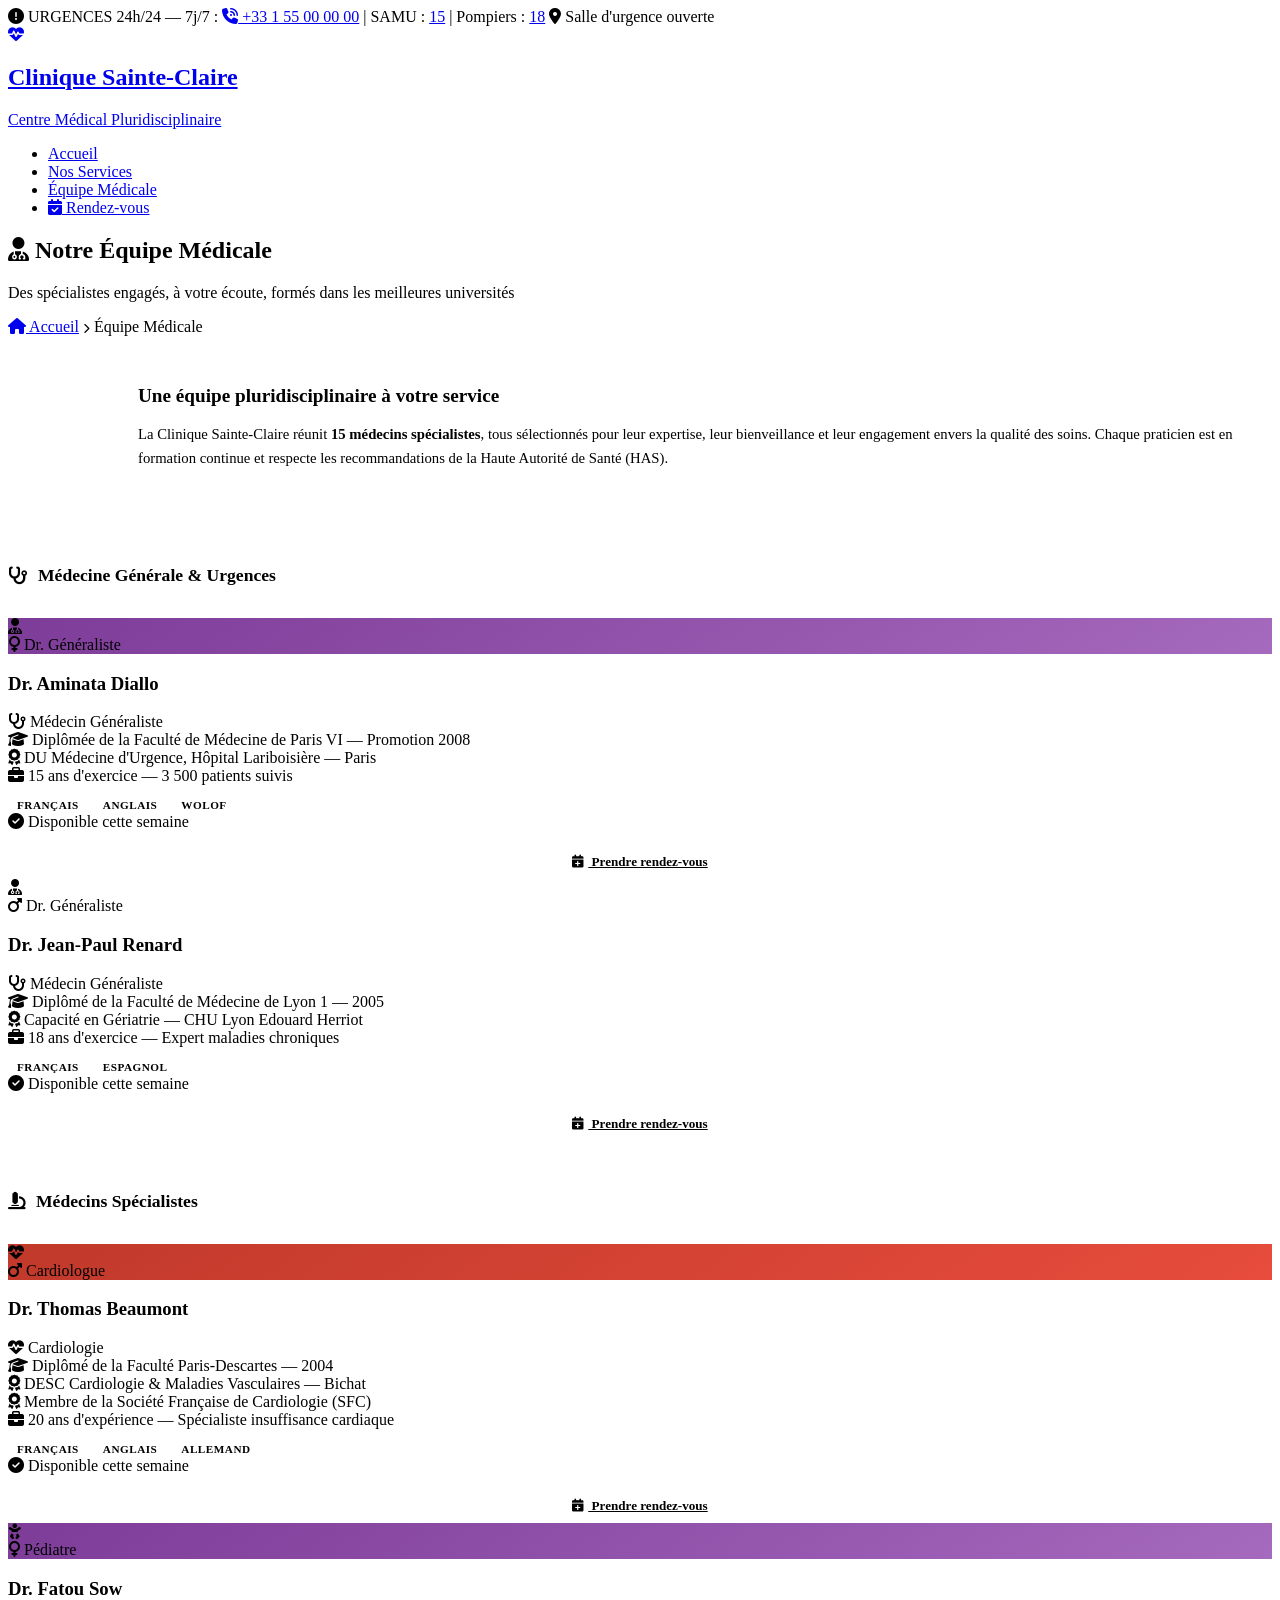
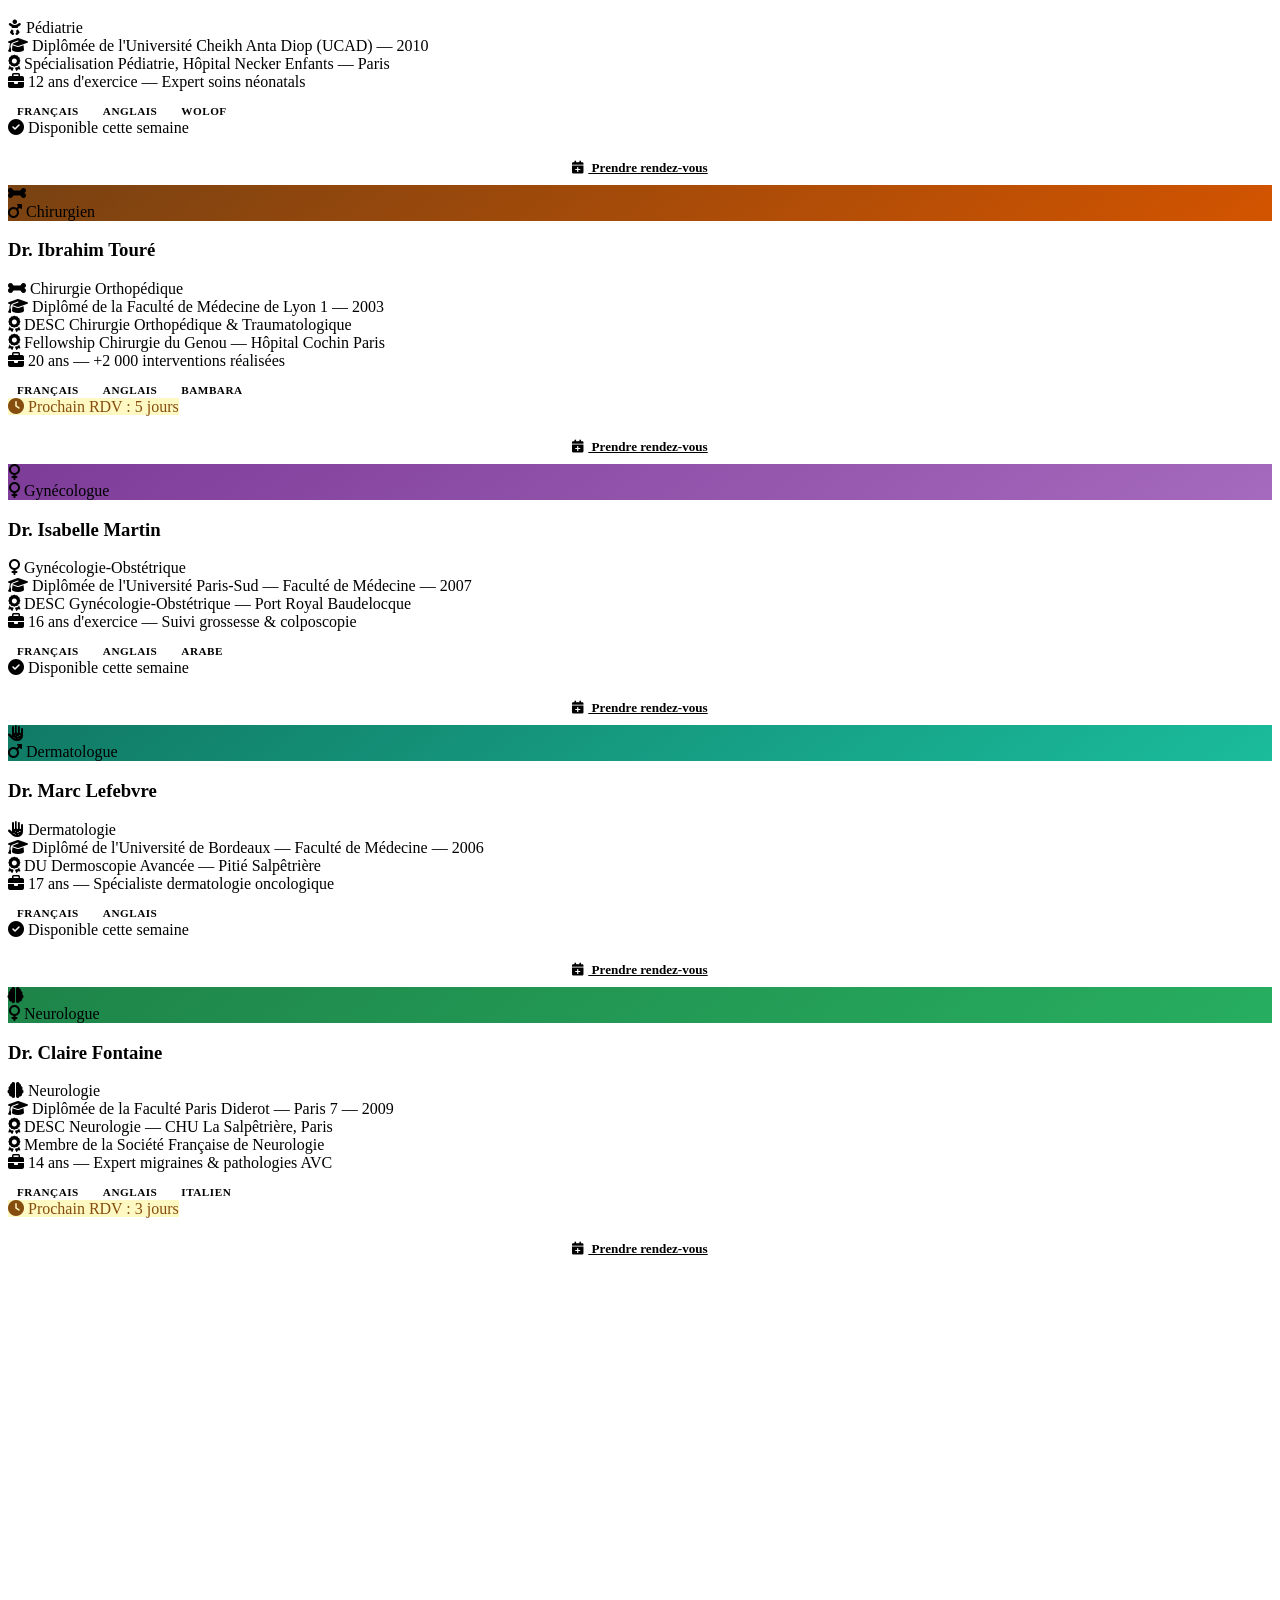
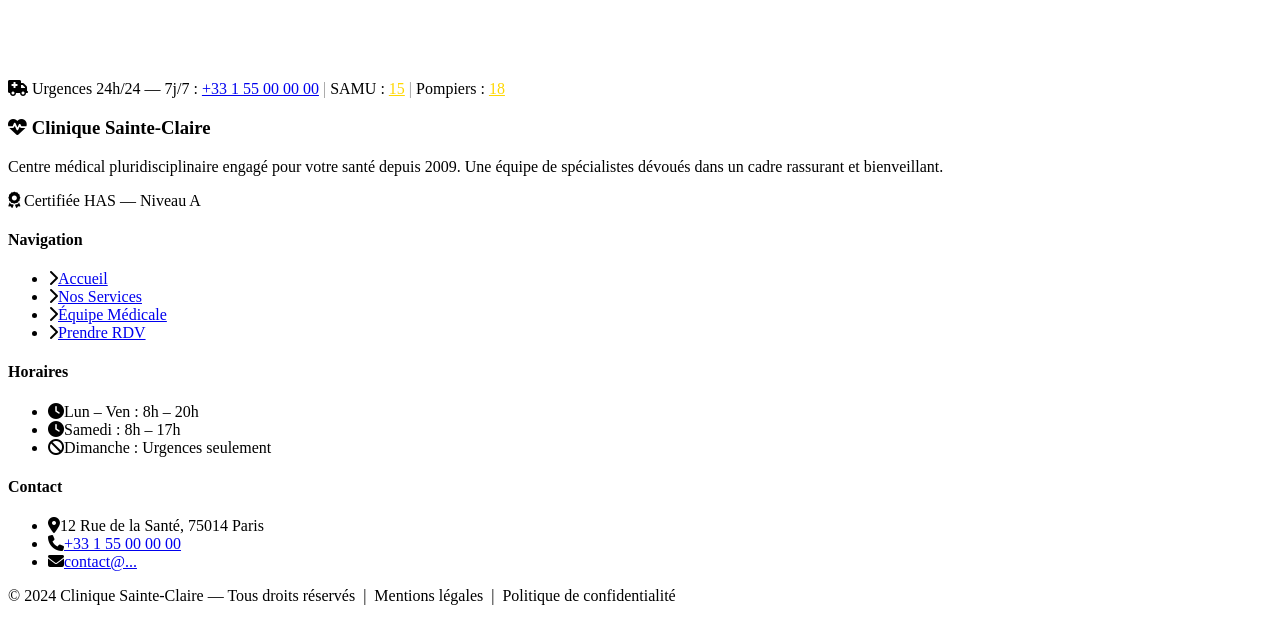
==== equipe.html @ bf9c0fe8 "Create equipe.html" ====
<!DOCTYPE html>
<html lang="fr">
<head>
  <meta charset="UTF-8">
  <meta name="viewport" content="width=device-width, initial-scale=1.0">
  <meta name="description" content="Clinique Sainte-Claire — Découvrez notre équipe de médecins spécialistes qualifiés et expérimentés.">
  <title>Équipe Médicale — Clinique Sainte-Claire</title>
  <link rel="stylesheet" href="stylee.css">
  <link rel="stylesheet" href="https://cdnjs.cloudflare.com/ajax/libs/font-awesome/6.5.0/css/all.min.css">
  <link rel="preconnect" href="https://fonts.googleapis.com">
  <link href="https://fonts.googleapis.com/css2?family=Raleway:wght@300;400;600;700;800;900&family=Lato:ital,wght@0,300;0,400;0,700;1,400&display=swap" rel="stylesheet">

  <style>
    /* Styles spécifiques à equipe.html */
    .equipe-intro {
      background: white;
      border: 1.5px solid var(--border);
      border-radius: var(--radius);
      padding: 30px 35px;
      display: flex;
      align-items: center;
      gap: 25px;
      margin-bottom: 50px;
      box-shadow: var(--shadow-sm);
    }

    .equipe-intro-icon {
      width: 70px;
      height: 70px;
      border-radius: 50%;
      background: linear-gradient(135deg, var(--primary), var(--secondary));
      display: flex;
      align-items: center;
      justify-content: center;
      color: white;
      font-size: 1.8rem;
      flex-shrink: 0;
    }

    .equipe-intro-text h3 {
      font-family: var(--font-head);
      font-size: 1.2rem;
      font-weight: 800;
      color: var(--primary);
      margin-bottom: 7px;
    }

    .equipe-intro-text p {
      color: var(--text-muted);
      font-size: 0.92rem;
      line-height: 1.65;
    }

    /* Section par service */
    .equipe-section-title {
      font-family: var(--font-head);
      font-size: 1.1rem;
      font-weight: 800;
      color: var(--primary);
      margin-bottom: 22px;
      padding-bottom: 10px;
      border-bottom: 2px solid var(--border);
      display: flex;
      align-items: center;
      gap: 10px;
    }

    .equipe-section-title i { color: var(--secondary); }

    /* Médecin card — couleurs d'avatar par genre/service */
    .medecin-card.card-femme .medecin-photo {
      background: linear-gradient(145deg, #7D3C98, #A569BD);
    }

    .medecin-card.card-homme .medecin-photo {
      background: linear-gradient(145deg, var(--primary), var(--secondary));
    }

    .medecin-card.card-spe-cardio .medecin-photo {
      background: linear-gradient(145deg, #C0392B, #E74C3C);
    }

    .medecin-card.card-spe-neuro .medecin-photo {
      background: linear-gradient(145deg, #1E8449, #27AE60);
    }

    .medecin-card.card-spe-ortho .medecin-photo {
      background: linear-gradient(145deg, #784212, #D35400);
    }

    .medecin-card.card-spe-dermato .medecin-photo {
      background: linear-gradient(145deg, #117A65, #1ABC9C);
    }

    /* Langues parlées */
    .medecin-langues {
      display: flex;
      gap: 6px;
      margin-top: 12px;
      flex-wrap: wrap;
    }

    .langue-pill {
      background: var(--accent-light);
      color: var(--primary-light);
      font-size: 0.7rem;
      font-weight: 700;
      padding: 2px 9px;
      border-radius: 50px;
      text-transform: uppercase;
      letter-spacing: 0.5px;
    }

    /* RDV bouton dans la fiche */
    .medecin-rdv-btn {
      display: block;
      text-align: center;
      background: var(--accent-light);
      color: var(--primary);
      font-weight: 700;
      font-size: 0.82rem;
      padding: 9px;
      border-radius: var(--radius-xs);
      margin-top: 14px;
      transition: var(--transition);
    }

    .medecin-rdv-btn:hover {
      background: var(--primary);
      color: white;
    }

    .medecin-rdv-btn i { margin-right: 5px; }

    /* Encart rejoindre */
    .rejoindre-box {
      background: linear-gradient(135deg, var(--primary), var(--secondary));
      color: white;
      border-radius: var(--radius);
      padding: 40px;
      text-align: center;
      margin-top: 60px;
    }

    .rejoindre-box i { font-size: 2.5rem; margin-bottom: 16px; display: block; }
    .rejoindre-box h3 {
      font-family: var(--font-head);
      font-size: 1.4rem;
      font-weight: 800;
      margin-bottom: 12px;
    }
    .rejoindre-box p {
      opacity: 0.88;
      font-size: 0.93rem;
      max-width: 500px;
      margin: 0 auto 22px;
      line-height: 1.6;
    }
    .rejoindre-box a {
      display: inline-flex;
      align-items: center;
      gap: 8px;
      background: white;
      color: var(--primary);
      padding: 12px 28px;
      border-radius: 50px;
      font-weight: 800;
      font-size: 0.92rem;
      transition: var(--transition);
    }
    .rejoindre-box a:hover {
      transform: scale(1.03);
      box-shadow: 0 6px 20px rgba(0,0,0,0.2);
    }

    @media (max-width: 600px) {
      .equipe-intro { flex-direction: column; text-align: center; }
      .rejoindre-box { padding: 28px 20px; }
    }
  </style>
</head>
<body>

  <div class="urgences-bar">
    <i class="fa-solid fa-circle-exclamation urg-icon"></i>
    <span>URGENCES 24h/24 — 7j/7 :</span>
    <a href="tel:+33155000000"><i class="fa-solid fa-phone-volume"></i> +33 1 55 00 00 00</a>
    <span class="urg-sep">|</span>
    <span>SAMU : <a href="tel:15">15</a></span>
    <span class="urg-sep">|</span>
    <span>Pompiers : <a href="tel:18">18</a></span>
    <span class="urg-badge"><i class="fa-solid fa-location-dot"></i> Salle d'urgence ouverte</span>
  </div>

  <header>
    <nav class="navbar">
      <a href="index.html" class="logo">
        <div class="logo-mark">
          <i class="fa-solid fa-heart-pulse"></i>
        </div>
        <div class="logo-text-wrap">
          <h1>Clinique Sainte-Claire</h1>
          <span>Centre Médical Pluridisciplinaire</span>
        </div>
      </a>
      <ul class="nav-links">
        <li><a href="index.html">Accueil</a></li>
        <li><a href="services.html">Nos Services</a></li>
        <li><a href="equipe.html" class="active">Équipe Médicale</a></li>
        <li><a href="rendez-vous.html" class="nav-rdv-btn">
          <i class="fa-solid fa-calendar-check"></i> Rendez-vous
        </a></li>
      </ul>
    </nav>
  </header>

  <div class="page-header">
    <h2><i class="fa-solid fa-user-doctor"></i> Notre Équipe Médicale</h2>
    <p>Des spécialistes engagés, à votre écoute, formés dans les meilleures universités</p>
  </div>

  <div class="breadcrumb">
    <div class="breadcrumb-inner">
      <a href="index.html"><i class="fa-solid fa-house"></i> Accueil</a>
      <span class="sep"><i class="fa-solid fa-chevron-right" style="font-size:0.65rem"></i></span>
      <span>Équipe Médicale</span>
    </div>
  </div>

  <section>
    <div class="container">

      <div class="equipe-intro">
        <div class="equipe-intro-icon">
          <i class="fa-solid fa-user-group"></i>
        </div>
        <div class="equipe-intro-text">
          <h3>Une équipe pluridisciplinaire à votre service</h3>
          <p>La Clinique Sainte-Claire réunit <strong>15 médecins spécialistes</strong>, tous sélectionnés pour leur expertise, leur bienveillance et leur engagement envers la qualité des soins. Chaque praticien est en formation continue et respecte les recommandations de la Haute Autorité de Santé (HAS).</p>
        </div>
      </div>

      <h3 class="equipe-section-title">
        <i class="fa-solid fa-stethoscope"></i> Médecine Générale & Urgences
      </h3>

      <div class="medecins-flex">

        <div class="medecin-card card-femme">
          <div class="medecin-photo">
            <div class="medecin-avatar-fallback">
              <i class="fa-solid fa-user-doctor"></i>
            </div>
            <span class="medecin-gender-badge"><i class="fa-solid fa-venus"></i> Dr. Généraliste</span>
          </div>
          <div class="medecin-body">
            <h3>Dr. Aminata Diallo</h3>
            <div class="medecin-specialite">
              <i class="fa-solid fa-stethoscope"></i> Médecin Généraliste
            </div>
            <div class="medecin-details">
              <div class="medecin-detail-line">
                <i class="fa-solid fa-graduation-cap"></i>
                <span>Diplômée de la Faculté de Médecine de Paris VI — Promotion 2008</span>
              </div>
              <div class="medecin-detail-line">
                <i class="fa-solid fa-award"></i>
                <span>DU Médecine d'Urgence, Hôpital Lariboisière — Paris</span>
              </div>
              <div class="medecin-detail-line">
                <i class="fa-solid fa-briefcase"></i>
                <span>15 ans d'exercice — 3 500 patients suivis</span>
              </div>
            </div>
            <div class="medecin-langues">
              <span class="langue-pill">Français</span>
              <span class="langue-pill">Anglais</span>
              <span class="langue-pill">Wolof</span>
            </div>
            <div class="medecin-dispo">
              <span class="dispo-pill"><i class="fa-solid fa-circle-check"></i> Disponible cette semaine</span>
            </div>
            <a href="rendez-vous.html" class="medecin-rdv-btn">
              <i class="fa-solid fa-calendar-plus"></i> Prendre rendez-vous
            </a>
          </div>
        </div>

        <div class="medecin-card card-homme">
          <div class="medecin-photo">
            <div class="medecin-avatar-fallback">
              <i class="fa-solid fa-user-doctor"></i>
            </div>
            <span class="medecin-gender-badge"><i class="fa-solid fa-mars"></i> Dr. Généraliste</span>
          </div>
          <div class="medecin-body">
            <h3>Dr. Jean-Paul Renard</h3>
            <div class="medecin-specialite">
              <i class="fa-solid fa-stethoscope"></i> Médecin Généraliste
            </div>
            <div class="medecin-details">
              <div class="medecin-detail-line">
                <i class="fa-solid fa-graduation-cap"></i>
                <span>Diplômé de la Faculté de Médecine de Lyon 1 — 2005</span>
              </div>
              <div class="medecin-detail-line">
                <i class="fa-solid fa-award"></i>
                <span>Capacité en Gériatrie — CHU Lyon Edouard Herriot</span>
              </div>
              <div class="medecin-detail-line">
                <i class="fa-solid fa-briefcase"></i>
                <span>18 ans d'exercice — Expert maladies chroniques</span>
              </div>
            </div>
            <div class="medecin-langues">
              <span class="langue-pill">Français</span>
              <span class="langue-pill">Espagnol</span>
            </div>
            <div class="medecin-dispo">
              <span class="dispo-pill"><i class="fa-solid fa-circle-check"></i> Disponible cette semaine</span>
            </div>
            <a href="rendez-vous.html" class="medecin-rdv-btn">
              <i class="fa-solid fa-calendar-plus"></i> Prendre rendez-vous
            </a>
          </div>
        </div>

      </div>

      <h3 class="equipe-section-title" style="margin-top:50px;">
        <i class="fa-solid fa-microscope"></i> Médecins Spécialistes
      </h3>

      <div class="medecins-flex">

        <div class="medecin-card card-spe-cardio">
          <div class="medecin-photo">
            <div class="medecin-avatar-fallback">
              <i class="fa-solid fa-heart-pulse"></i>
            </div>
            <span class="medecin-gender-badge"><i class="fa-solid fa-mars"></i> Cardiologue</span>
          </div>
          <div class="medecin-body">
            <h3>Dr. Thomas Beaumont</h3>
            <div class="medecin-specialite">
              <i class="fa-solid fa-heart-pulse"></i> Cardiologie
            </div>
            <div class="medecin-details">
              <div class="medecin-detail-line">
                <i class="fa-solid fa-graduation-cap"></i>
                <span>Diplômé de la Faculté Paris-Descartes — 2004</span>
              </div>
              <div class="medecin-detail-line">
                <i class="fa-solid fa-award"></i>
                <span>DESC Cardiologie & Maladies Vasculaires — Bichat</span>
              </div>
              <div class="medecin-detail-line">
                <i class="fa-solid fa-award"></i>
                <span>Membre de la Société Française de Cardiologie (SFC)</span>
              </div>
              <div class="medecin-detail-line">
                <i class="fa-solid fa-briefcase"></i>
                <span>20 ans d'expérience — Spécialiste insuffisance cardiaque</span>
              </div>
            </div>
            <div class="medecin-langues">
              <span class="langue-pill">Français</span>
              <span class="langue-pill">Anglais</span>
              <span class="langue-pill">Allemand</span>
            </div>
            <div class="medecin-dispo">
              <span class="dispo-pill"><i class="fa-solid fa-circle-check"></i> Disponible cette semaine</span>
            </div>
            <a href="rendez-vous.html" class="medecin-rdv-btn">
              <i class="fa-solid fa-calendar-plus"></i> Prendre rendez-vous
            </a>
          </div>
        </div>

        <div class="medecin-card card-femme">
          <div class="medecin-photo">
            <div class="medecin-avatar-fallback">
              <i class="fa-solid fa-baby"></i>
            </div>
            <span class="medecin-gender-badge"><i class="fa-solid fa-venus"></i> Pédiatre</span>
          </div>
          <div class="medecin-body">
            <h3>Dr. Fatou Sow</h3>
            <div class="medecin-specialite">
              <i class="fa-solid fa-baby"></i> Pédiatrie
            </div>
            <div class="medecin-details">
              <div class="medecin-detail-line">
                <i class="fa-solid fa-graduation-cap"></i>
                <span>Diplômée de l'Université Cheikh Anta Diop (UCAD) — 2010</span>
              </div>
              <div class="medecin-detail-line">
                <i class="fa-solid fa-award"></i>
                <span>Spécialisation Pédiatrie, Hôpital Necker Enfants — Paris</span>
              </div>
              <div class="medecin-detail-line">
                <i class="fa-solid fa-briefcase"></i>
                <span>12 ans d'exercice — Expert soins néonatals</span>
              </div>
            </div>
            <div class="medecin-langues">
              <span class="langue-pill">Français</span>
              <span class="langue-pill">Anglais</span>
              <span class="langue-pill">Wolof</span>
            </div>
            <div class="medecin-dispo">
              <span class="dispo-pill"><i class="fa-solid fa-circle-check"></i> Disponible cette semaine</span>
            </div>
            <a href="rendez-vous.html" class="medecin-rdv-btn">
              <i class="fa-solid fa-calendar-plus"></i> Prendre rendez-vous
            </a>
          </div>
        </div>

        <div class="medecin-card card-spe-ortho">
          <div class="medecin-photo">
            <div class="medecin-avatar-fallback">
              <i class="fa-solid fa-bone"></i>
            </div>
            <span class="medecin-gender-badge"><i class="fa-solid fa-mars"></i> Chirurgien</span>
          </div>
          <div class="medecin-body">
            <h3>Dr. Ibrahim Touré</h3>
            <div class="medecin-specialite">
              <i class="fa-solid fa-bone"></i> Chirurgie Orthopédique
            </div>
            <div class="medecin-details">
              <div class="medecin-detail-line">
                <i class="fa-solid fa-graduation-cap"></i>
                <span>Diplômé de la Faculté de Médecine de Lyon 1 — 2003</span>
              </div>
              <div class="medecin-detail-line">
                <i class="fa-solid fa-award"></i>
                <span>DESC Chirurgie Orthopédique & Traumatologique</span>
              </div>
              <div class="medecin-detail-line">
                <i class="fa-solid fa-award"></i>
                <span>Fellowship Chirurgie du Genou — Hôpital Cochin Paris</span>
              </div>
              <div class="medecin-detail-line">
                <i class="fa-solid fa-briefcase"></i>
                <span>20 ans — +2 000 interventions réalisées</span>
              </div>
            </div>
            <div class="medecin-langues">
              <span class="langue-pill">Français</span>
              <span class="langue-pill">Anglais</span>
              <span class="langue-pill">Bambara</span>
            </div>
            <div class="medecin-dispo">
              <span class="dispo-pill" style="background:#FEF9C3;color:#854D0E;"><i class="fa-solid fa-clock"></i> Prochain RDV : 5 jours</span>
            </div>
            <a href="rendez-vous.html" class="medecin-rdv-btn">
              <i class="fa-solid fa-calendar-plus"></i> Prendre rendez-vous
            </a>
          </div>
        </div>

        <div class="medecin-card card-femme">
          <div class="medecin-photo">
            <div class="medecin-avatar-fallback">
              <i class="fa-solid fa-venus"></i>
            </div>
            <span class="medecin-gender-badge"><i class="fa-solid fa-venus"></i> Gynécologue</span>
          </div>
          <div class="medecin-body">
            <h3>Dr. Isabelle Martin</h3>
            <div class="medecin-specialite">
              <i class="fa-solid fa-venus"></i> Gynécologie-Obstétrique
            </div>
            <div class="medecin-details">
              <div class="medecin-detail-line">
                <i class="fa-solid fa-graduation-cap"></i>
                <span>Diplômée de l'Université Paris-Sud — Faculté de Médecine — 2007</span>
              </div>
              <div class="medecin-detail-line">
                <i class="fa-solid fa-award"></i>
                <span>DESC Gynécologie-Obstétrique — Port Royal Baudelocque</span>
              </div>
              <div class="medecin-detail-line">
                <i class="fa-solid fa-briefcase"></i>
                <span>16 ans d'exercice — Suivi grossesse & colposcopie</span>
              </div>
            </div>
            <div class="medecin-langues">
              <span class="langue-pill">Français</span>
              <span class="langue-pill">Anglais</span>
              <span class="langue-pill">Arabe</span>
            </div>
            <div class="medecin-dispo">
              <span class="dispo-pill"><i class="fa-solid fa-circle-check"></i> Disponible cette semaine</span>
            </div>
            <a href="rendez-vous.html" class="medecin-rdv-btn">
              <i class="fa-solid fa-calendar-plus"></i> Prendre rendez-vous
            </a>
          </div>
        </div>

        <div class="medecin-card card-spe-dermato">
          <div class="medecin-photo">
            <div class="medecin-avatar-fallback">
              <i class="fa-solid fa-hand-dots"></i>
            </div>
            <span class="medecin-gender-badge"><i class="fa-solid fa-mars"></i> Dermatologue</span>
          </div>
          <div class="medecin-body">
            <h3>Dr. Marc Lefebvre</h3>
            <div class="medecin-specialite">
              <i class="fa-solid fa-hand-dots"></i> Dermatologie
            </div>
            <div class="medecin-details">
              <div class="medecin-detail-line">
                <i class="fa-solid fa-graduation-cap"></i>
                <span>Diplômé de l'Université de Bordeaux — Faculté de Médecine — 2006</span>
              </div>
              <div class="medecin-detail-line">
                <i class="fa-solid fa-award"></i>
                <span>DU Dermoscopie Avancée — Pitié Salpêtrière</span>
              </div>
              <div class="medecin-detail-line">
                <i class="fa-solid fa-briefcase"></i>
                <span>17 ans — Spécialiste dermatologie oncologique</span>
              </div>
            </div>
            <div class="medecin-langues">
              <span class="langue-pill">Français</span>
              <span class="langue-pill">Anglais</span>
            </div>
            <div class="medecin-dispo">
              <span class="dispo-pill"><i class="fa-solid fa-circle-check"></i> Disponible cette semaine</span>
            </div>
            <a href="rendez-vous.html" class="medecin-rdv-btn">
              <i class="fa-solid fa-calendar-plus"></i> Prendre rendez-vous
            </a>
          </div>
        </div>

        <!-- Neurologue -->
        <div class="medecin-card card-spe-neuro">
          <div class="medecin-photo">
            <div class="medecin-avatar-fallback">
              <i class="fa-solid fa-brain"></i>
            </div>
            <span class="medecin-gender-badge"><i class="fa-solid fa-venus"></i> Neurologue</span>
          </div>
          <div class="medecin-body">
            <h3>Dr. Claire Fontaine</h3>
            <div class="medecin-specialite">
              <i class="fa-solid fa-brain"></i> Neurologie
            </div>
            <div class="medecin-details">
              <div class="medecin-detail-line">
                <i class="fa-solid fa-graduation-cap"></i>
                <span>Diplômée de la Faculté Paris Diderot — Paris 7 — 2009</span>
              </div>
              <div class="medecin-detail-line">
                <i class="fa-solid fa-award"></i>
                <span>DESC Neurologie — CHU La Salpêtrière, Paris</span>
              </div>
              <div class="medecin-detail-line">
                <i class="fa-solid fa-award"></i>
                <span>Membre de la Société Française de Neurologie</span>
              </div>
              <div class="medecin-detail-line">
                <i class="fa-solid fa-briefcase"></i>
                <span>14 ans — Expert migraines & pathologies AVC</span>
              </div>
            </div>
            <div class="medecin-langues">
              <span class="langue-pill">Français</span>
              <span class="langue-pill">Anglais</span>
              <span class="langue-pill">Italien</span>
            </div>
            <div class="medecin-dispo">
              <span class="dispo-pill" style="background:#FEF9C3;color:#854D0E;"><i class="fa-solid fa-clock"></i> Prochain RDV : 3 jours</span>
            </div>
            <a href="rendez-vous.html" class="medecin-rdv-btn">
              <i class="fa-solid fa-calendar-plus"></i> Prendre rendez-vous
            </a>
          </div>
        </div>

      </div>

      <div class="rejoindre-box">
        <i class="fa-solid fa-user-plus"></i>
        <h3>Vous êtes professionnel de santé ?</h3>
        <p>La Clinique Sainte-Claire recrute régulièrement des médecins spécialistes souhaitant rejoindre un environnement de travail stimulant, avec un plateau technique complet et une patientèle fidélisée.</p>
        <a href="rendez-vous.html">
          <i class="fa-solid fa-envelope"></i> Candidature spontanée
        </a>
      </div>

    </div>
  </section>

  <footer>
    <div class="footer-inner">

      <div class="footer-urgence-strip">
        <i class="fa-solid fa-truck-medical"></i>
        <span>Urgences 24h/24 — 7j/7 :</span>
        <a href="tel:+33155000000">+33 1 55 00 00 00</a>
        <span style="opacity:0.4">|</span>
        <span>SAMU : <a href="tel:15" style="color:#FFD700">15</a></span>
        <span style="opacity:0.4">|</span>
        <span>Pompiers : <a href="tel:18" style="color:#FFD700">18</a></span>
      </div>

      <div class="footer-grid">
        <div class="footer-brand">
          <h3><i class="fa-solid fa-heart-pulse"></i> Clinique Sainte-Claire</h3>
          <p>Centre médical pluridisciplinaire engagé pour votre santé depuis 2009. Une équipe de spécialistes dévoués dans un cadre rassurant et bienveillant.</p>
          <div class="footer-badge">
            <i class="fa-solid fa-award"></i> Certifiée HAS — Niveau A
          </div>
        </div>
        <div class="footer-col">
          <h4>Navigation</h4>
          <ul>
            <li><i class="fa-solid fa-chevron-right"></i><a href="index.html">Accueil</a></li>
            <li><i class="fa-solid fa-chevron-right"></i><a href="services.html">Nos Services</a></li>
            <li><i class="fa-solid fa-chevron-right"></i><a href="equipe.html">Équipe Médicale</a></li>
            <li><i class="fa-solid fa-chevron-right"></i><a href="rendez-vous.html">Prendre RDV</a></li>
          </ul>
        </div>
        <div class="footer-col">
          <h4>Horaires</h4>
          <ul>
            <li><i class="fa-solid fa-clock"></i><span>Lun – Ven : 8h – 20h</span></li>
            <li><i class="fa-solid fa-clock"></i><span>Samedi : 8h – 17h</span></li>
            <li><i class="fa-solid fa-ban"></i><span>Dimanche : Urgences seulement</span></li>
          </ul>
        </div>
        <div class="footer-col">
          <h4>Contact</h4>
          <ul>
            <li><i class="fa-solid fa-location-dot"></i><span>12 Rue de la Santé, 75014 Paris</span></li>
            <li><i class="fa-solid fa-phone"></i><a href="tel:+33155000000">+33 1 55 00 00 00</a></li>
            <li><i class="fa-solid fa-envelope"></i><a href="mailto:contact@clinique-sainteclaire.fr">contact@...</a></li>
          </ul>
        </div>
      </div>

      <div class="footer-bottom">
        <p>© 2024 Clinique Sainte-Claire — Tous droits réservés &nbsp;|&nbsp; Mentions légales &nbsp;|&nbsp; Politique de confidentialité</p>
      </div>

    </div>
  </footer>

</body>
</html>
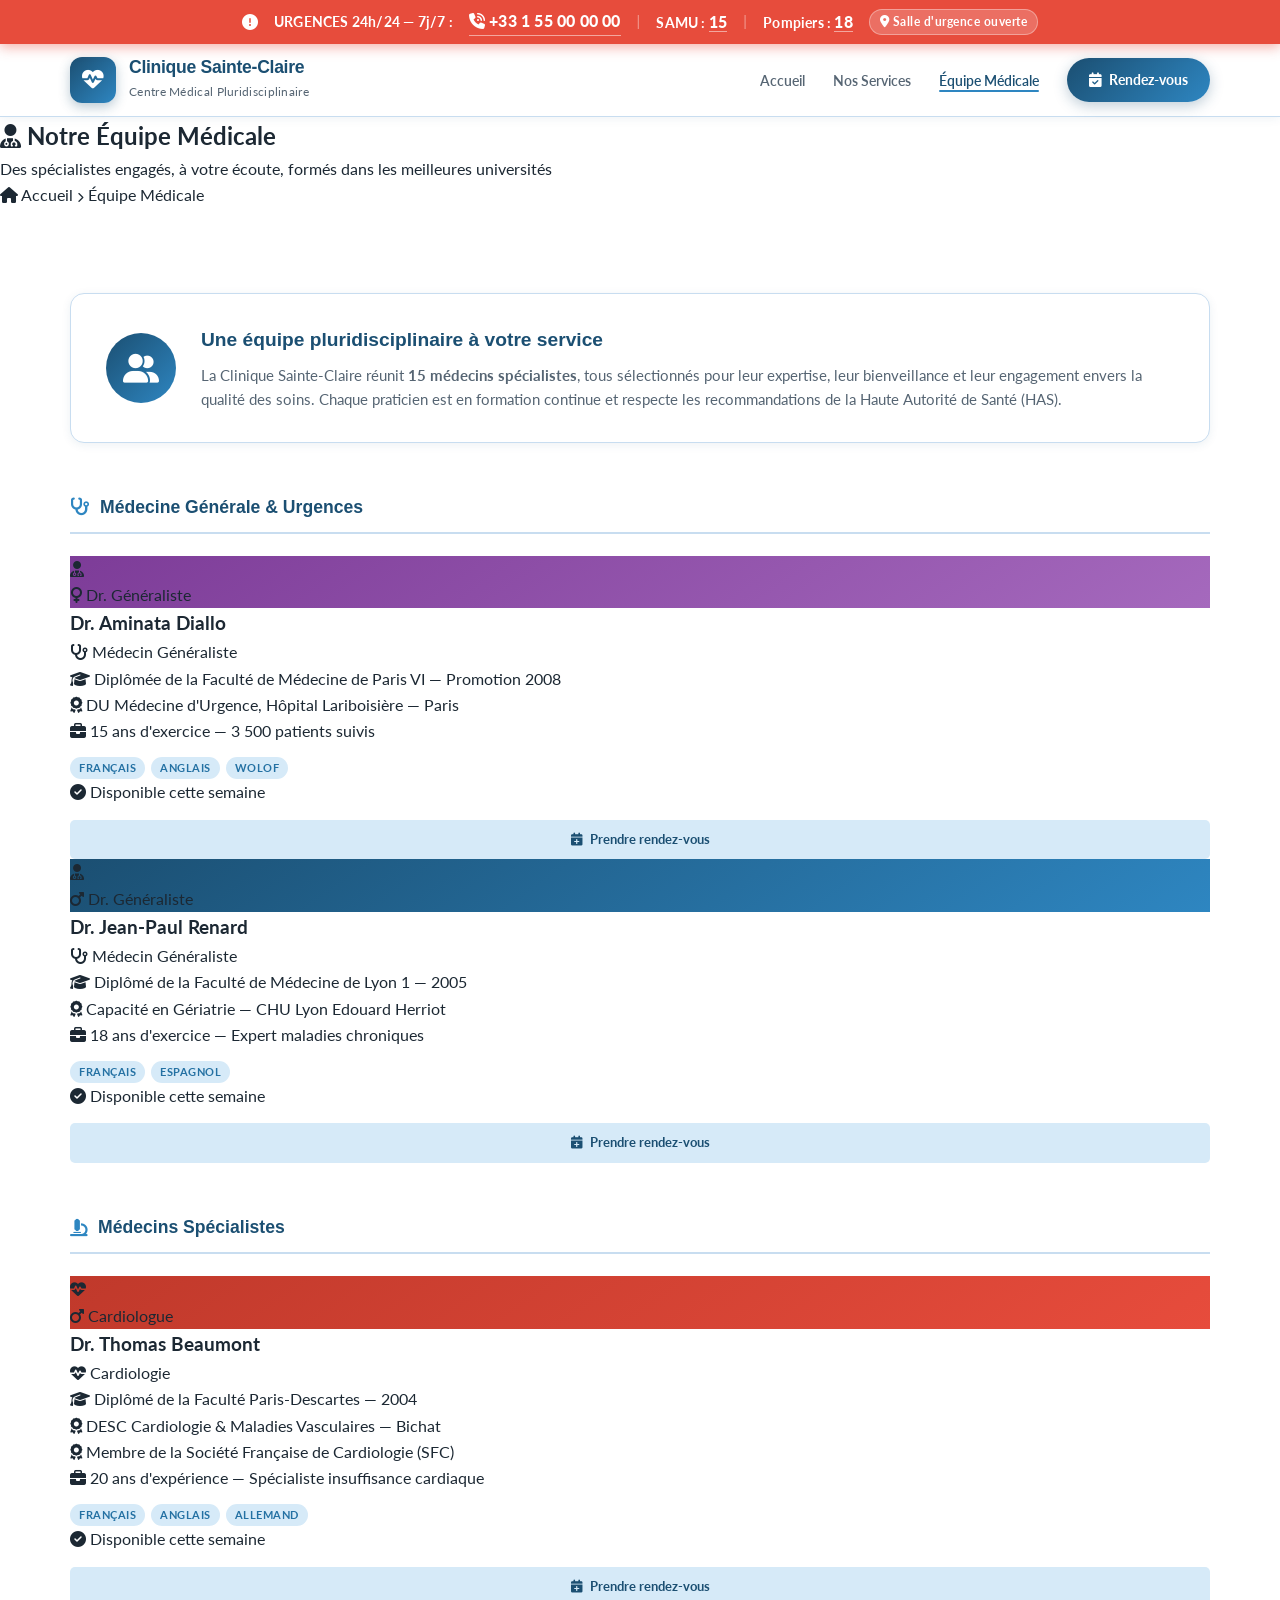
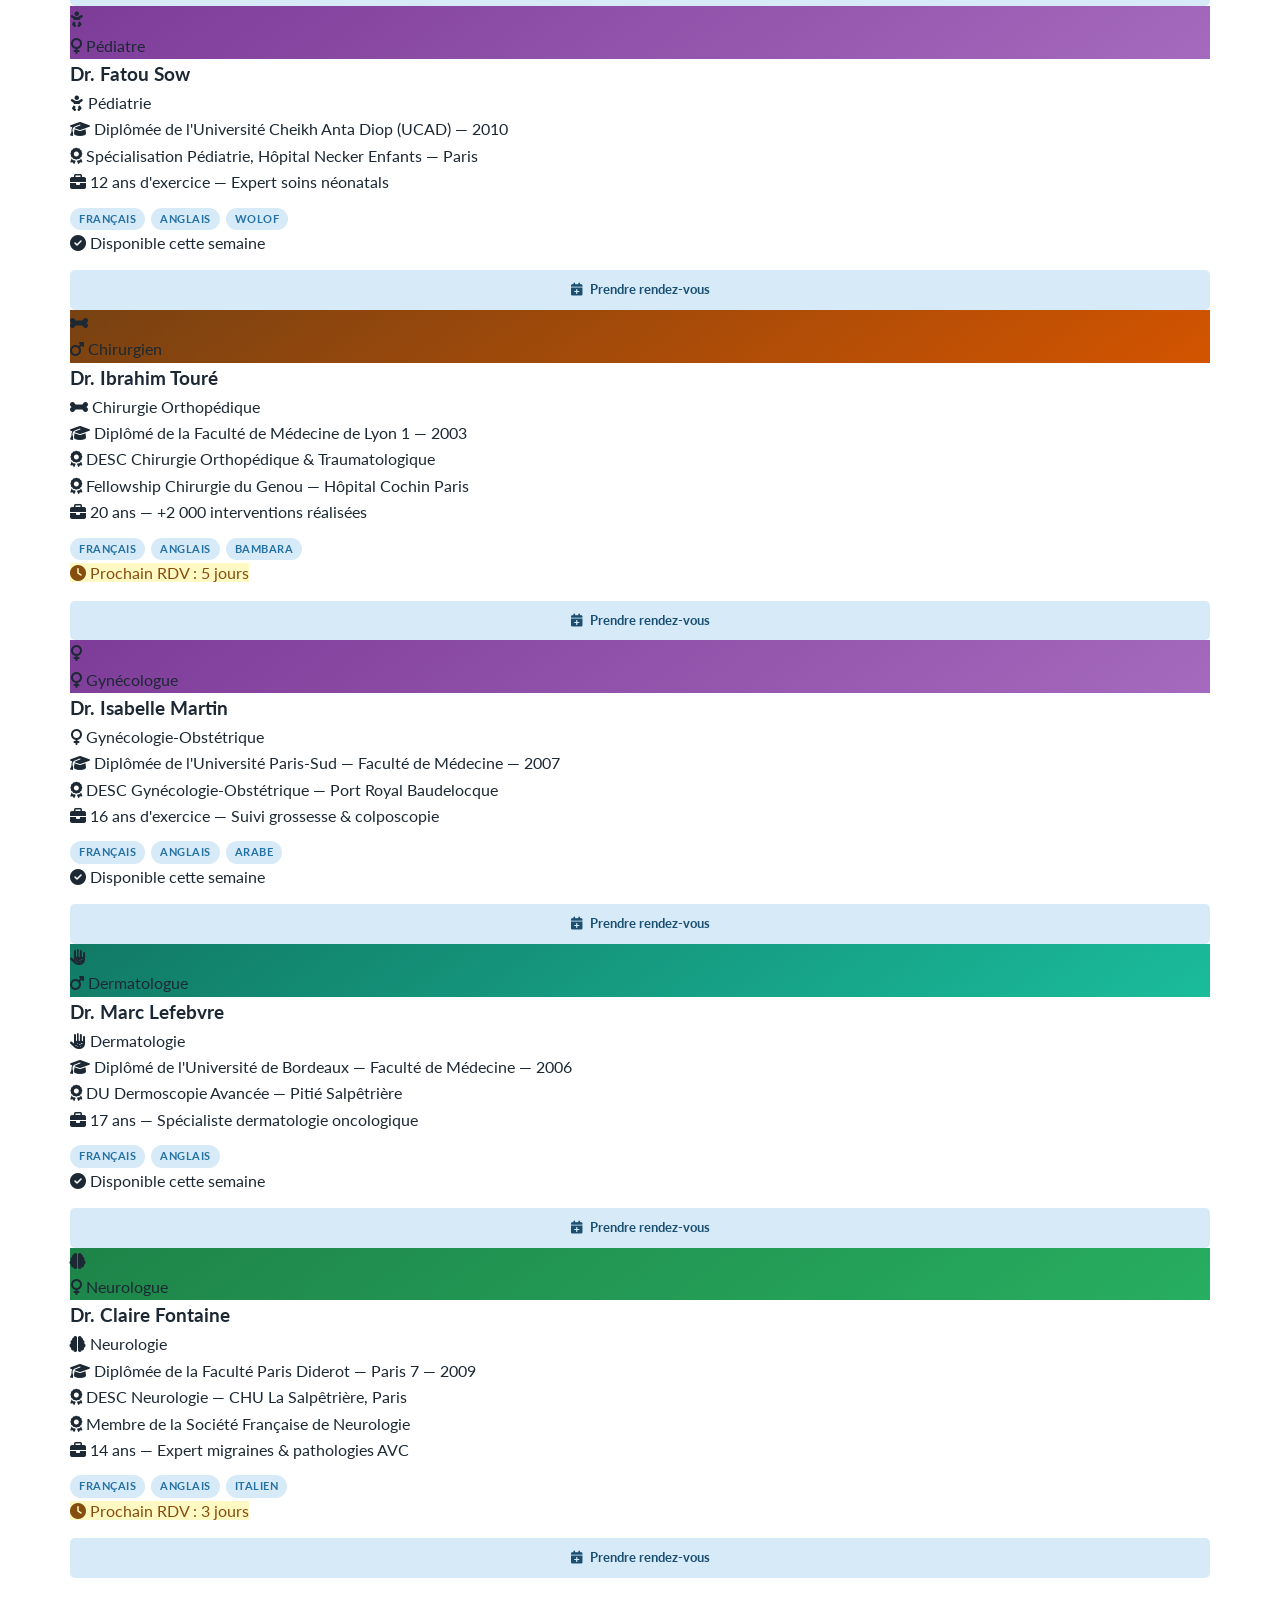
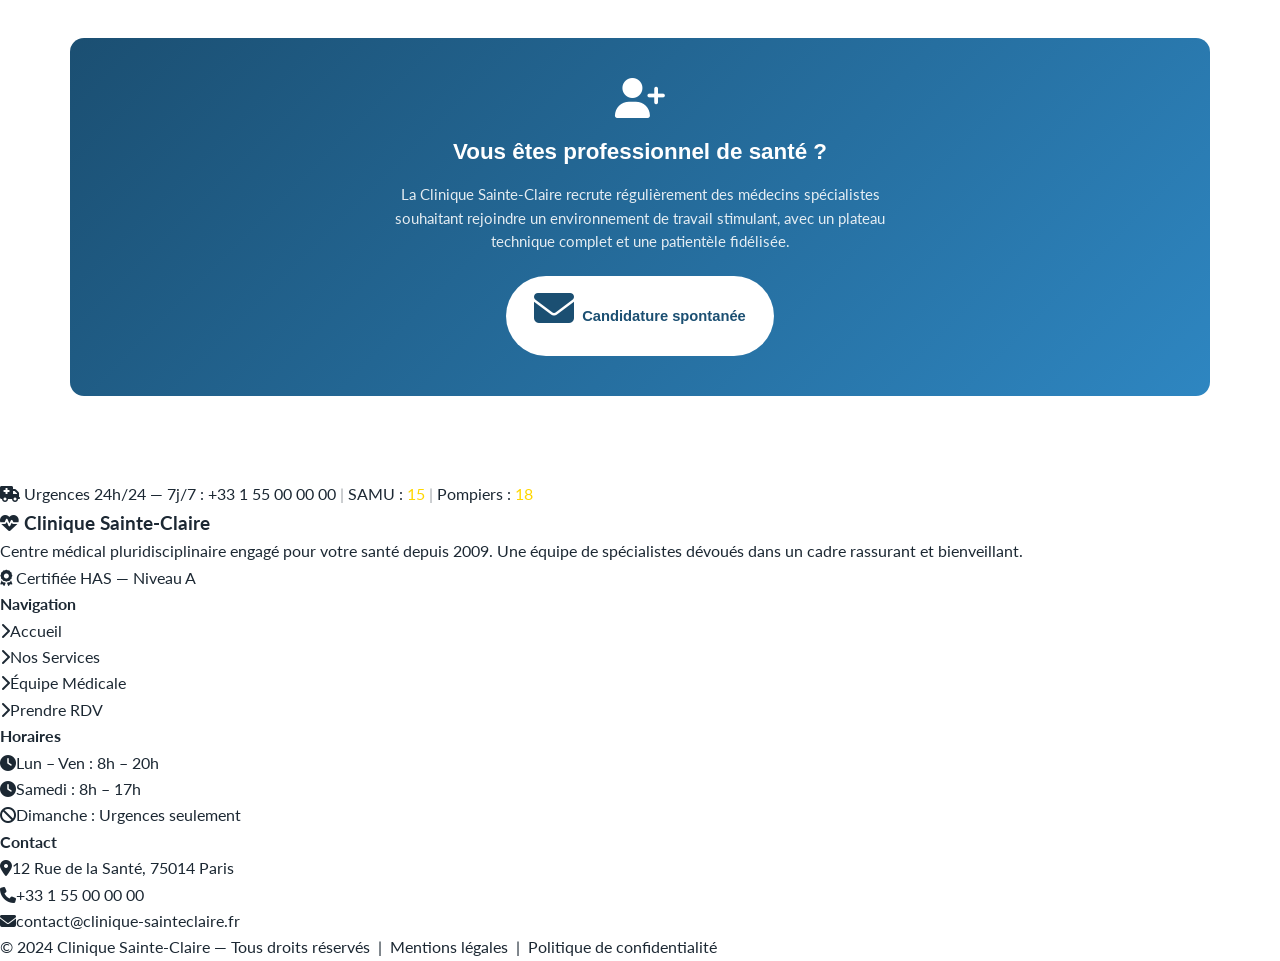
==== commit 61ee23ad: "Update Font Awesome version and contact links" ====
--- a/equipe.html
+++ b/equipe.html
@@ -6,7 +6,7 @@
   <meta name="description" content="Clinique Sainte-Claire — Découvrez notre équipe de médecins spécialistes qualifiés et expérimentés.">
   <title>Équipe Médicale — Clinique Sainte-Claire</title>
   <link rel="stylesheet" href="stylee.css">
-  <link rel="stylesheet" href="https://cdnjs.cloudflare.com/ajax/libs/font-awesome/6.5.0/css/all.min.css">
+  <link rel="stylesheet" href="https://cdnjs.cloudflare.com/ajax/libs/font-awesome/6.4.0/css/all.min.css">
   <link rel="preconnect" href="https://fonts.googleapis.com">
   <link href="https://fonts.googleapis.com/css2?family=Raleway:wght@300;400;600;700;800;900&family=Lato:ital,wght@0,300;0,400;0,700;1,400&display=swap" rel="stylesheet">
 
@@ -214,6 +214,7 @@
     </nav>
   </header>
 
+  <main>
   <div class="page-header">
     <h2><i class="fa-solid fa-user-doctor"></i> Notre Équipe Médicale</h2>
     <p>Des spécialistes engagés, à votre écoute, formés dans les meilleures universités</p>
@@ -591,13 +592,14 @@
         <i class="fa-solid fa-user-plus"></i>
         <h3>Vous êtes professionnel de santé ?</h3>
         <p>La Clinique Sainte-Claire recrute régulièrement des médecins spécialistes souhaitant rejoindre un environnement de travail stimulant, avec un plateau technique complet et une patientèle fidélisée.</p>
-        <a href="rendez-vous.html">
+        <a href="mailto:recrutement@clinique-sainteclaire.fr">
           <i class="fa-solid fa-envelope"></i> Candidature spontanée
         </a>
       </div>
 
     </div>
   </section>
+  </main>
 
   <footer>
     <div class="footer-inner">
@@ -642,7 +644,7 @@
           <ul>
             <li><i class="fa-solid fa-location-dot"></i><span>12 Rue de la Santé, 75014 Paris</span></li>
             <li><i class="fa-solid fa-phone"></i><a href="tel:+33155000000">+33 1 55 00 00 00</a></li>
-            <li><i class="fa-solid fa-envelope"></i><a href="mailto:contact@clinique-sainteclaire.fr">contact@...</a></li>
+            <li><i class="fa-solid fa-envelope"></i><a href="mailto:contact@clinique-sainteclaire.fr">contact@clinique-sainteclaire.fr</a></li>
           </ul>
         </div>
       </div>
--- a/stylee.css
+++ b/stylee.css
@@ -0,0 +1,288 @@
+:root {
+  --primary:        #1B4F72;
+  --primary-dark:   #154360;
+  --primary-light:  #2471A3;
+  --secondary:      #2E86C1;
+  --accent:         #85C1E9;
+  --accent-light:   #D6EAF8;
+  --urgence:        #E74C3C;
+  --urgence-dark:   #C0392B;
+  --success:        #27AE60;
+  --white:          #FFFFFF;
+  --off-white:      #F8FBFE;
+  --gray-light:     #F0F4F8;
+  --gray:           #E8EDF2;
+  --border:         #C8DDF0;
+  --text:           #1C2833;
+  --text-muted:     #566573;
+  --text-light:     #85929E;
+  --shadow-sm:      0 2px 10px rgba(27,79,114,0.08);
+  --shadow:         0 4px 20px rgba(27,79,114,0.12);
+  --shadow-lg:      0 10px 40px rgba(27,79,114,0.18);
+  --radius:         14px;
+  --radius-sm:      8px;
+  --radius-xs:      5px;
+  --transition:     all 0.3s ease;
+  --font-head:      'Raleway', sans-serif;
+  --font-body:      'Lato', sans-serif;
+  --bar-height:     44px;
+}
+
+*, *::before, *::after {
+  margin: 0;
+  padding: 0;
+  box-sizing: border-box;
+}
+
+html { scroll-behavior: smooth; }
+
+body {
+  font-family: var(--font-body);
+  font-size: 16px;
+  line-height: 1.65;
+  color: var(--text);
+  background: var(--white);
+  -webkit-font-smoothing: antialiased;
+}
+
+img { max-width: 100%; height: auto; display: block; }
+a  { text-decoration: none; color: inherit; transition: var(--transition); }
+ul { list-style: none; }
+input, select, textarea, button { font-family: var(--font-body); }
+
+.urgences-bar {
+  position: sticky;
+  top: 0;
+  z-index: 1100;
+  height: var(--bar-height);
+  background: var(--urgence);
+  color: #fff;
+  display: flex;
+  align-items: center;
+  justify-content: center;
+  gap: 16px;
+  font-size: 0.88rem;
+  font-weight: 700;
+  letter-spacing: 0.2px;
+  box-shadow: 0 3px 12px rgba(231,76,60,0.45);
+  flex-wrap: wrap;
+  padding: 0 20px;
+}
+
+.urgences-bar .urg-icon {
+  animation: pulseBell 1.6s ease-in-out infinite;
+  font-size: 1rem;
+}
+
+@keyframes pulseBell {
+  0%, 100% { transform: scale(1); opacity: 1; }
+  50%       { transform: scale(1.3); opacity: 0.85; }
+}
+
+.urgences-bar .urg-sep {
+  opacity: 0.4;
+  font-weight: 300;
+}
+
+.urgences-bar a {
+  color: #fff;
+  font-weight: 900;
+  font-size: 1rem;
+  border-bottom: 1.5px solid rgba(255,255,255,0.5);
+  transition: border-color 0.2s;
+}
+
+.urgences-bar a:hover { border-color: #FFD700; color: #FFD700; }
+
+.urg-badge {
+  background: rgba(255,255,255,0.2);
+  border: 1px solid rgba(255,255,255,0.35);
+  padding: 2px 10px;
+  border-radius: 50px;
+  font-size: 0.78rem;
+  letter-spacing: 0.5px;
+}
+
+header {
+  background: var(--white);
+  box-shadow: 0 1px 0 var(--border), var(--shadow-sm);
+  position: sticky;
+  top: var(--bar-height);
+  z-index: 1000;
+}
+
+.navbar {
+  max-width: 1200px;
+  margin: 0 auto;
+  padding: 0 30px;
+  height: 72px;
+  display: flex;
+  align-items: center;
+  justify-content: space-between;
+  gap: 20px;
+}
+
+/* Logo */
+.logo {
+  display: flex;
+  align-items: center;
+  gap: 13px;
+  flex-shrink: 0;
+}
+
+.logo-mark {
+  width: 46px;
+  height: 46px;
+  background: linear-gradient(135deg, var(--primary), var(--secondary));
+  border-radius: 12px;
+  display: flex;
+  align-items: center;
+  justify-content: center;
+  color: white;
+  font-size: 1.35rem;
+  box-shadow: 0 4px 12px rgba(27,79,114,0.3);
+  transition: transform 0.3s;
+}
+
+.logo:hover .logo-mark { transform: rotate(-5deg) scale(1.05); }
+
+.logo-text-wrap h1 {
+  font-family: var(--font-head);
+  font-size: 1.1rem;
+  font-weight: 800;
+  color: var(--primary);
+  line-height: 1.15;
+  letter-spacing: -0.3px;
+}
+
+.logo-text-wrap span {
+  font-size: 0.72rem;
+  color: var(--text-muted);
+  font-weight: 400;
+  letter-spacing: 0.3px;
+}
+
+/* Nav links */
+.nav-links {
+  display: flex;
+  align-items: center;
+  gap: 28px;
+}
+
+.nav-links > li > a {
+  font-size: 0.9rem;
+  font-weight: 600;
+  color: var(--text-muted);
+  position: relative;
+  padding-bottom: 3px;
+}
+
+.nav-links > li > a::after {
+  content: '';
+  position: absolute;
+  bottom: 0; left: 50%;
+  width: 0; height: 2px;
+  background: var(--secondary);
+  transform: translateX(-50%);
+  transition: width 0.3s ease;
+  border-radius: 2px;
+}
+
+.nav-links > li > a:hover,
+.nav-links > li > a.active {
+  color: var(--primary);
+}
+
+.nav-links > li > a:hover::after,
+.nav-links > li > a.active::after {
+  width: 100%;
+}
+
+/* Bouton RDV nav */
+.nav-rdv-btn {
+  background: linear-gradient(135deg, var(--primary), var(--secondary)) !important;
+  color: white !important;
+  padding: 10px 22px !important;
+  border-radius: 50px !important;
+  font-weight: 700 !important;
+  display: inline-flex !important;
+  align-items: center !important;
+  gap: 7px !important;
+  box-shadow: 0 4px 14px rgba(27,79,114,0.28) !important;
+  transition: var(--transition) !important;
+}
+
+.nav-rdv-btn::after { display: none !important; }
+
+.nav-rdv-btn:hover {
+  transform: translateY(-2px) !important;
+  box-shadow: 0 8px 20px rgba(27,79,114,0.35) !important;
+  opacity: 0.95 !important;
+  color: white !important;
+}
+
+/* Container */
+.container {
+  max-width: 1200px;
+  margin: 0 auto;
+  padding: 0 30px;
+}
+
+/* Sections */
+section { padding: 85px 30px; }
+section.bg-light { background: var(--off-white); }
+section.bg-gray  { background: var(--gray-light); }
+
+/* En-têtes de section */
+.section-header {
+  text-align: center;
+  margin-bottom: 58px;
+}
+
+.section-tag {
+  display: inline-block;
+  background: var(--accent-light);
+  color: var(--primary-light);
+  padding: 5px 16px;
+  border-radius: 50px;
+  font-size: 0.78rem;
+  font-weight: 700;
+  letter-spacing: 1.2px;
+  text-transform: uppercase;
+  margin-bottom: 14px;
+}
+
+.section-header h2 {
+  font-family: var(--font-head);
+  font-size: clamp(1.7rem, 3.5vw, 2.5rem);
+  font-weight: 800;
+  color: var(--primary);
+  line-height: 1.2;
+  margin-bottom: 12px;
+  letter-spacing: -0.5px;
+}
+
+.section-header p {
+  color: var(--text-muted);
+  font-size: 1.05rem;
+  max-width: 560px;
+  margin: 0 auto;
+}
+
+.divider { 
+  width: 60px;
+  height: 4px;
+  background: var(--secondary);
+  margin: 20px auto 0;
+  border-radius: 2px;
+}
+.form-card h3 {
+  font-family: var(--font-head);
+  font-size: 1.35rem;
+  font-weight: 800;
+  color: var(--primary);
+  margin-bottom: 22px;
+  display: flex;
+  align-items: center;
+  gap: 10px;
+}
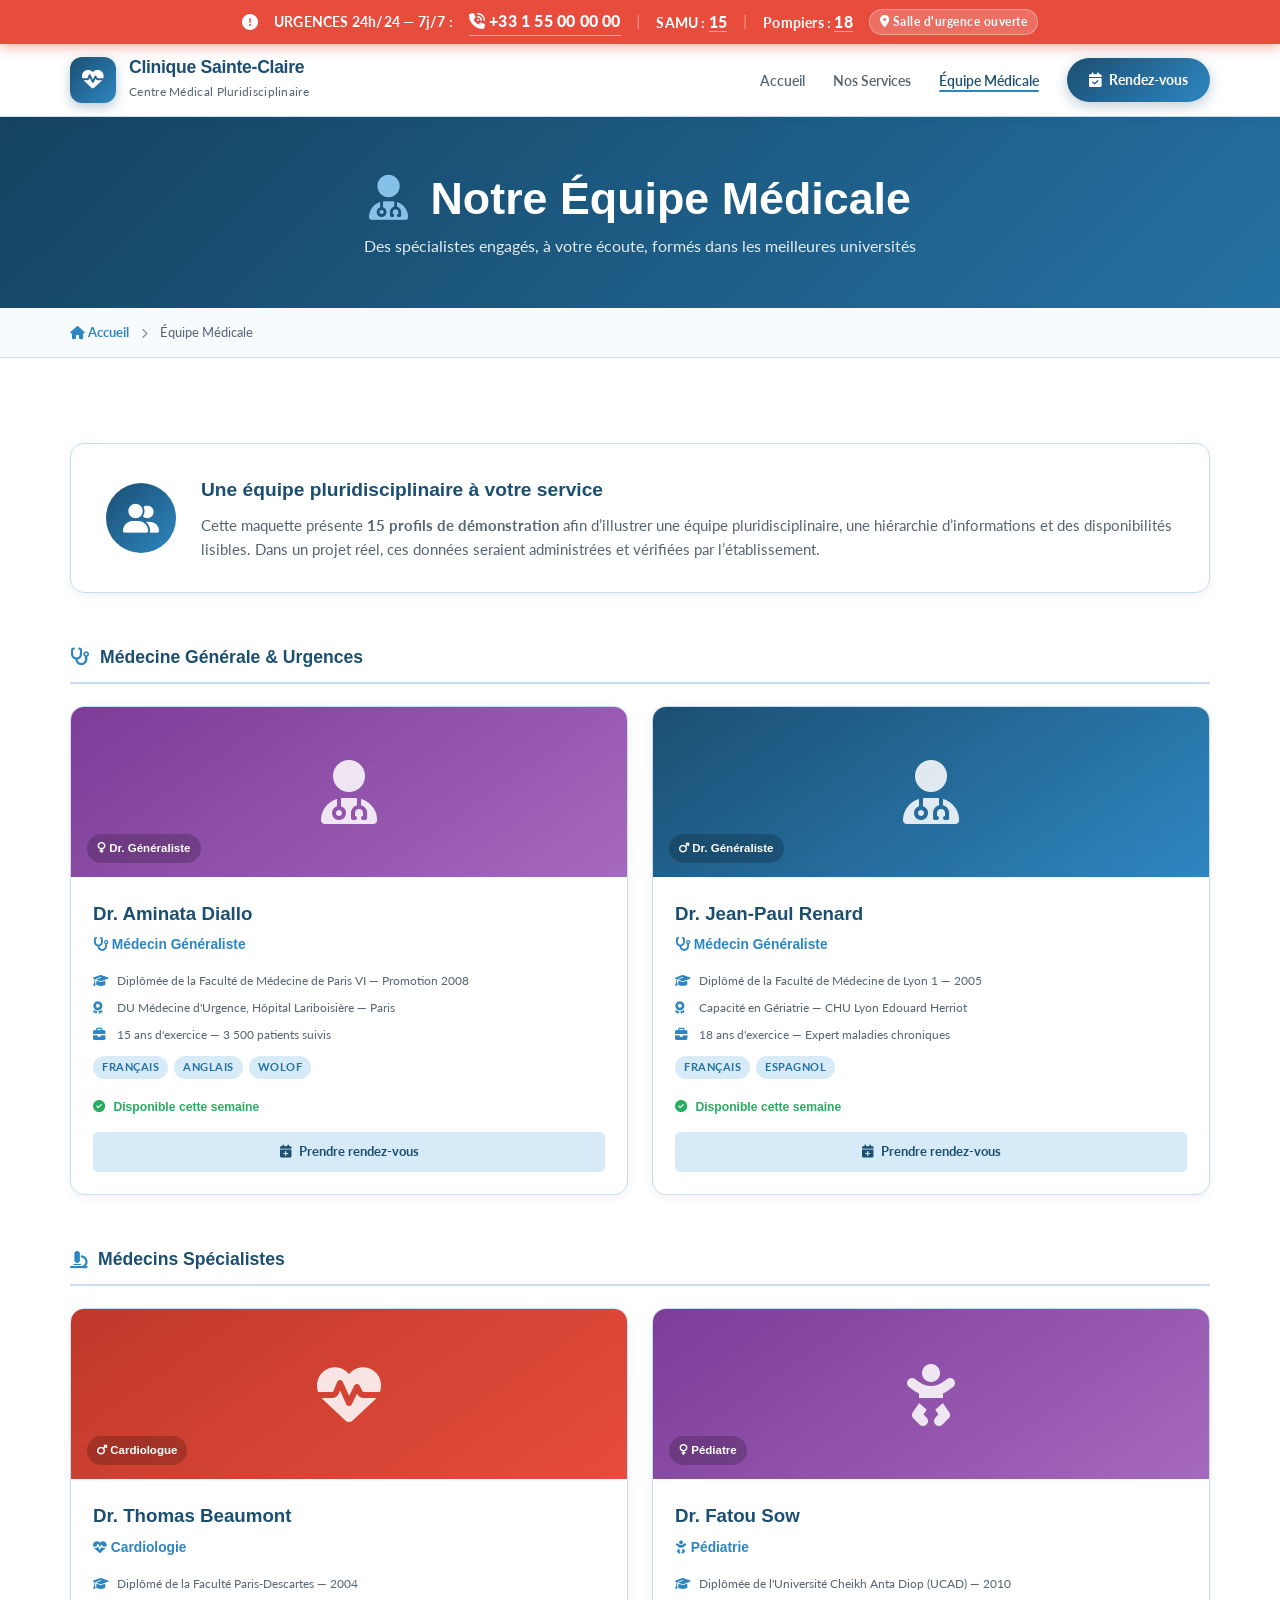
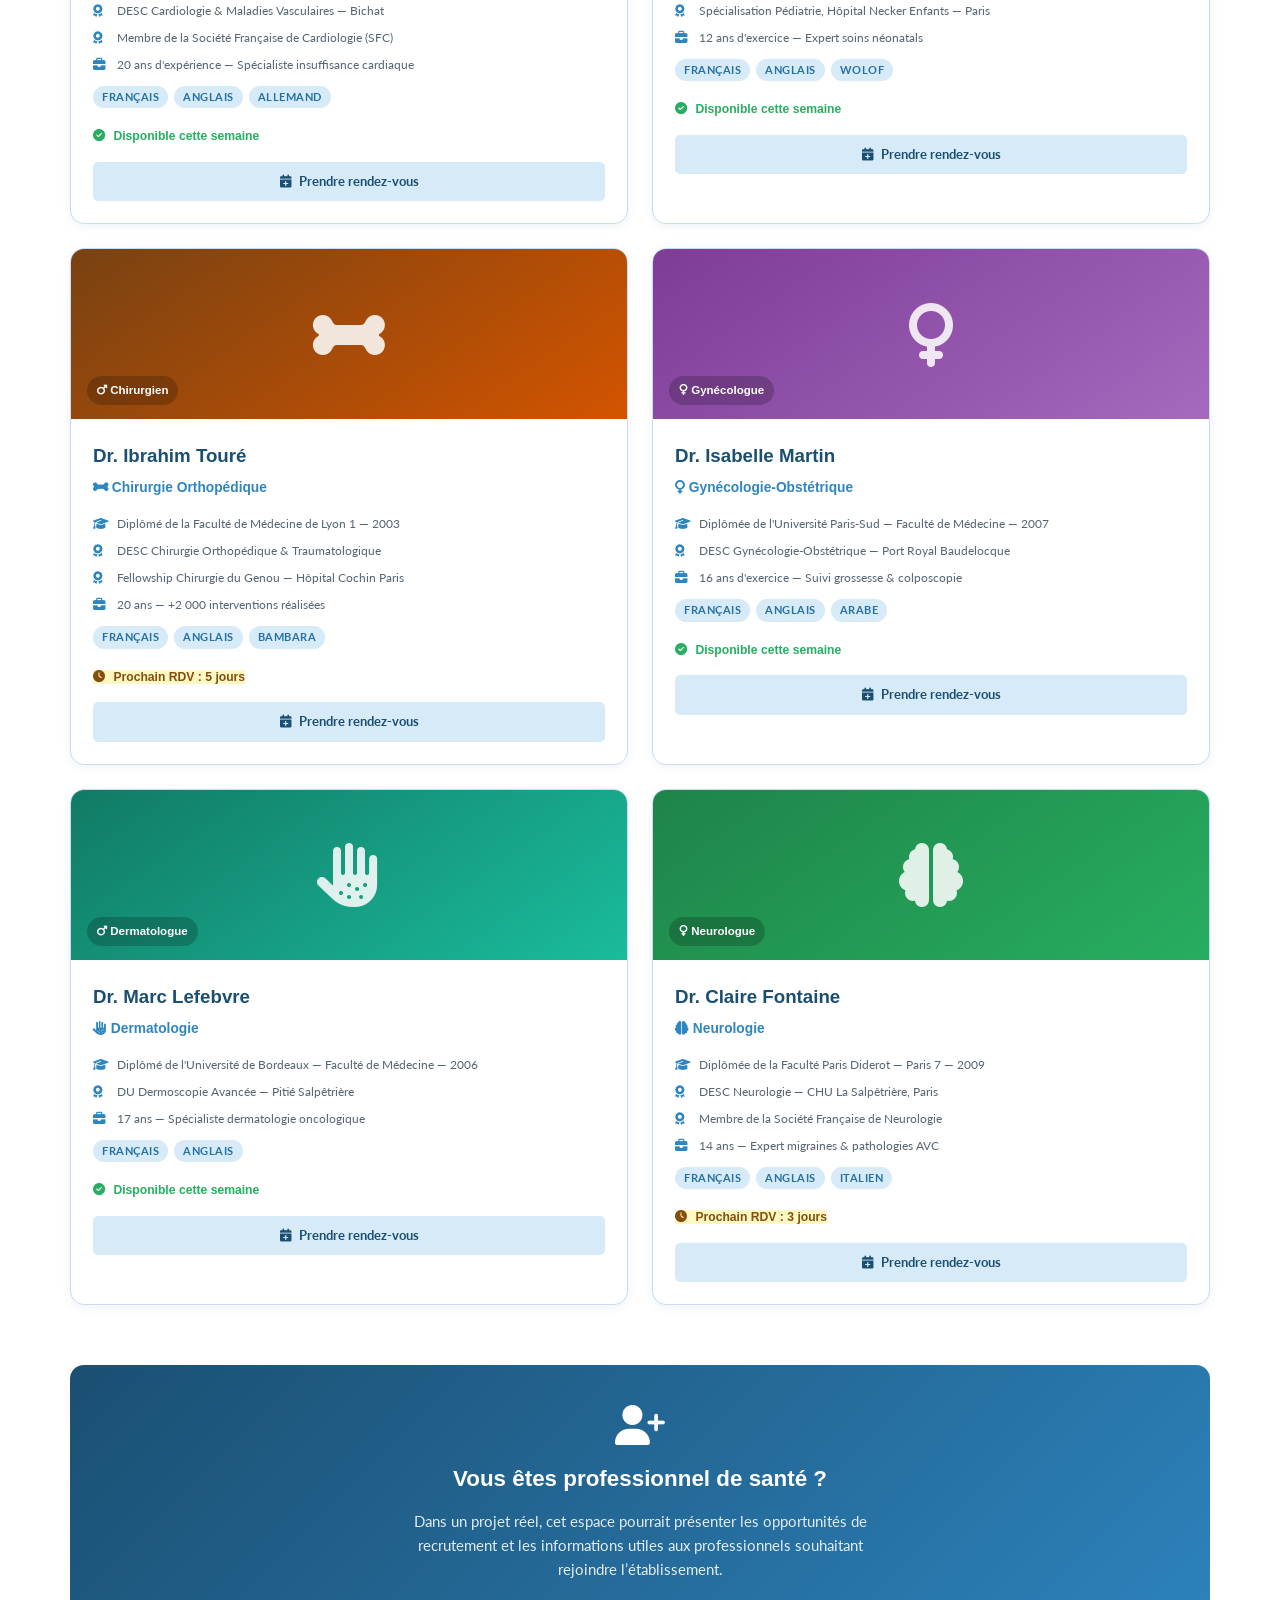
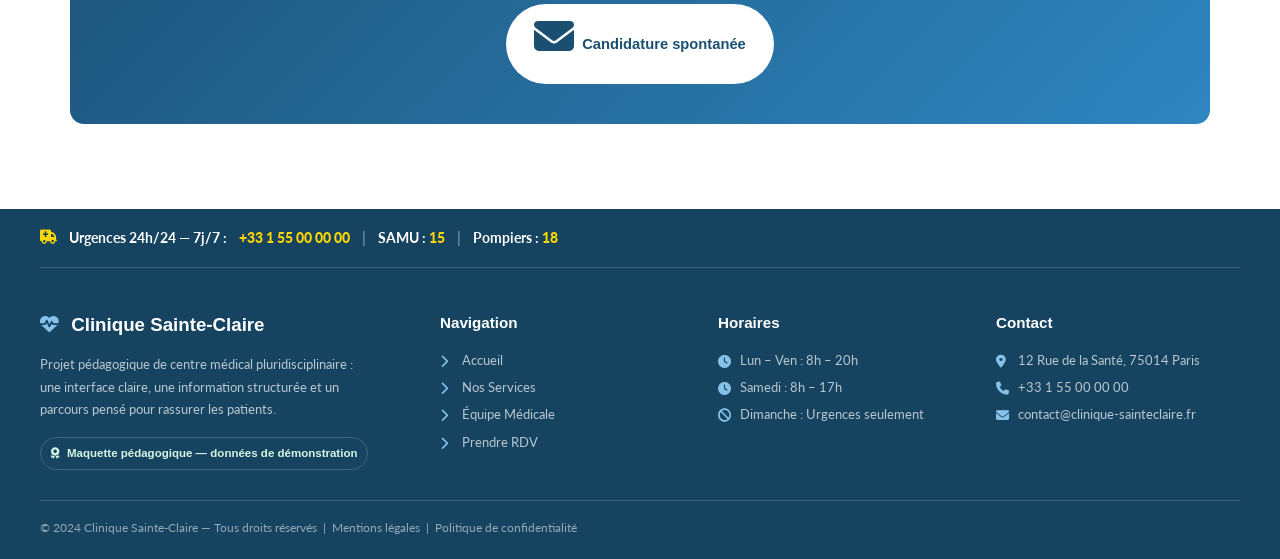
==== commit 59cdcbc4: "Update team descriptions and recruitment information" ====
--- a/equipe.html
+++ b/equipe.html
@@ -237,7 +237,7 @@
         </div>
         <div class="equipe-intro-text">
           <h3>Une équipe pluridisciplinaire à votre service</h3>
-          <p>La Clinique Sainte-Claire réunit <strong>15 médecins spécialistes</strong>, tous sélectionnés pour leur expertise, leur bienveillance et leur engagement envers la qualité des soins. Chaque praticien est en formation continue et respecte les recommandations de la Haute Autorité de Santé (HAS).</p>
+          <p>Cette maquette présente <strong>15 profils de démonstration</strong> afin d’illustrer une équipe pluridisciplinaire, une hiérarchie d’informations et des disponibilités lisibles. Dans un projet réel, ces données seraient administrées et vérifiées par l’établissement.</p>
         </div>
       </div>
 
@@ -591,7 +591,7 @@
       <div class="rejoindre-box">
         <i class="fa-solid fa-user-plus"></i>
         <h3>Vous êtes professionnel de santé ?</h3>
-        <p>La Clinique Sainte-Claire recrute régulièrement des médecins spécialistes souhaitant rejoindre un environnement de travail stimulant, avec un plateau technique complet et une patientèle fidélisée.</p>
+        <p>Dans un projet réel, cet espace pourrait présenter les opportunités de recrutement et les informations utiles aux professionnels souhaitant rejoindre l’établissement.</p>
         <a href="mailto:recrutement@clinique-sainteclaire.fr">
           <i class="fa-solid fa-envelope"></i> Candidature spontanée
         </a>
@@ -617,9 +617,9 @@
       <div class="footer-grid">
         <div class="footer-brand">
           <h3><i class="fa-solid fa-heart-pulse"></i> Clinique Sainte-Claire</h3>
-          <p>Centre médical pluridisciplinaire engagé pour votre santé depuis 2009. Une équipe de spécialistes dévoués dans un cadre rassurant et bienveillant.</p>
+          <p>Projet pédagogique de centre médical pluridisciplinaire : une interface claire, une information structurée et un parcours pensé pour rassurer les patients.</p>
           <div class="footer-badge">
-            <i class="fa-solid fa-award"></i> Certifiée HAS — Niveau A
+            <i class="fa-solid fa-award"></i> Maquette pédagogique — données de démonstration
           </div>
         </div>
         <div class="footer-col">
--- a/stylee.css
+++ b/stylee.css
@@ -286,3 +286,404 @@
   align-items: center;
   gap: 10px;
 }
+
+/* Structure globale : le contenu pousse naturellement le footer en bas. */
+body {
+  min-height: 100vh;
+  display: flex;
+  flex-direction: column;
+}
+
+main {
+  flex: 1 0 auto;
+  display: block;
+}
+
+footer {
+  flex: 0 0 auto;
+  margin-top: auto;
+  background: var(--primary-dark);
+  color: rgba(255,255,255,0.86);
+  padding: 0 30px;
+}
+
+/* Hero de l’accueil */
+.hero {
+  min-height: 610px;
+  padding: 90px 30px 70px;
+  background:
+    radial-gradient(circle at 78% 22%, rgba(133,193,233,0.22), transparent 28%),
+    linear-gradient(120deg, var(--off-white), #ffffff 62%, var(--accent-light));
+  display: flex;
+  align-items: center;
+}
+
+.hero-content {
+  width: 100%;
+  max-width: 1200px;
+  margin: 0 auto;
+}
+
+.hero-badge {
+  display: inline-flex;
+  align-items: center;
+  gap: 9px;
+  color: var(--secondary);
+  font-size: 0.84rem;
+  font-weight: 800;
+  letter-spacing: 0.8px;
+  text-transform: uppercase;
+  margin-bottom: 18px;
+}
+
+.hero-badge i { color: var(--success); }
+
+.hero h2 {
+  max-width: 760px;
+  font-family: var(--font-head);
+  color: var(--primary-dark);
+  font-size: clamp(2.8rem, 7vw, 5.4rem);
+  line-height: 0.98;
+  font-weight: 900;
+  letter-spacing: -2.5px;
+  margin-bottom: 24px;
+}
+
+.hero h2 span { color: var(--secondary); }
+
+.hero-content > p {
+  max-width: 620px;
+  color: var(--text-muted);
+  font-size: 1.08rem;
+  line-height: 1.75;
+  margin-bottom: 28px;
+}
+
+.hero-ctas, .hero-stats {
+  display: flex;
+  align-items: center;
+  flex-wrap: wrap;
+  gap: 14px;
+}
+
+.hero-ctas { margin-bottom: 46px; }
+
+.hero-btn-main, .hero-btn-sec, .btn {
+  display: inline-flex;
+  align-items: center;
+  justify-content: center;
+  gap: 9px;
+  min-height: 46px;
+  padding: 11px 20px;
+  border-radius: 50px;
+  font-weight: 800;
+  transition: var(--transition);
+}
+
+.hero-btn-main, .btn-primary-solid {
+  color: white;
+  background: linear-gradient(135deg, var(--primary), var(--secondary));
+  box-shadow: var(--shadow);
+}
+
+.hero-btn-sec, .btn-outline-primary {
+  color: var(--primary);
+  background: white;
+  border: 1px solid var(--border);
+}
+
+.hero-btn-main:hover, .hero-btn-sec:hover, .btn:hover {
+  transform: translateY(-2px);
+  box-shadow: var(--shadow-lg);
+}
+
+.hero-stat {
+  min-width: 125px;
+  padding-right: 20px;
+  border-right: 1px solid var(--border);
+}
+
+.hero-stat:last-child { border-right: 0; }
+.hero-stat-num {
+  display: block;
+  color: var(--primary);
+  font-family: var(--font-head);
+  font-size: 1.65rem;
+  font-weight: 900;
+  line-height: 1.1;
+}
+.hero-stat-lbl {
+  display: block;
+  color: var(--text-muted);
+  font-size: 0.75rem;
+  font-weight: 700;
+  text-transform: uppercase;
+  letter-spacing: 0.6px;
+}
+
+/* Cartes et grilles partagées */
+.services-grid, .services-grid-full, .atouts-grid {
+  display: grid;
+  gap: 22px;
+}
+
+.services-grid { grid-template-columns: repeat(4, minmax(0, 1fr)); }
+.services-grid-full { grid-template-columns: repeat(4, minmax(0, 1fr)); }
+.atouts-grid { grid-template-columns: repeat(3, minmax(0, 1fr)); }
+
+.service-card, .atout-card, .medecin-card, .form-card, .contact-block {
+  background: white;
+  border: 1px solid var(--border);
+  border-radius: var(--radius);
+  box-shadow: var(--shadow-sm);
+}
+
+.service-card {
+  min-height: 250px;
+  padding: 24px;
+  display: flex;
+  flex-direction: column;
+  transition: var(--transition);
+}
+
+.service-card:hover, .atout-card:hover, .medecin-card:hover {
+  transform: translateY(-4px);
+  box-shadow: var(--shadow);
+}
+
+.service-icon, .atout-icon {
+  width: 48px;
+  height: 48px;
+  display: inline-flex;
+  align-items: center;
+  justify-content: center;
+  color: var(--secondary);
+  background: var(--accent-light);
+  border-radius: 12px;
+  font-size: 1.25rem;
+  margin-bottom: 18px;
+}
+
+.service-card h3, .atout-card h4 {
+  color: var(--primary);
+  font-family: var(--font-head);
+  font-weight: 800;
+  line-height: 1.2;
+  margin-bottom: 10px;
+}
+
+.service-card p, .atout-card p {
+  color: var(--text-muted);
+  font-size: 0.9rem;
+  line-height: 1.65;
+}
+
+.service-tag {
+  align-self: flex-start;
+  margin-top: auto;
+  padding: 4px 10px;
+  border-radius: 50px;
+  background: var(--accent-light);
+  color: var(--primary-light);
+  font-size: 0.72rem;
+  font-weight: 800;
+}
+
+.atout-card {
+  padding: 26px;
+  transition: var(--transition);
+}
+
+/* Pages secondaires */
+.page-header {
+  padding: 58px 30px 48px;
+  color: white;
+  text-align: center;
+  background: linear-gradient(135deg, var(--primary-dark), var(--primary-light));
+}
+
+.page-header h2 {
+  font-family: var(--font-head);
+  font-size: clamp(1.8rem, 4vw, 2.8rem);
+  font-weight: 900;
+  line-height: 1.1;
+  margin-bottom: 10px;
+}
+
+.page-header h2 i { color: var(--accent); margin-right: 10px; }
+.page-header p { opacity: 0.88; font-size: 1rem; }
+
+.breadcrumb { background: var(--off-white); border-bottom: 1px solid var(--border); }
+.breadcrumb-inner {
+  max-width: 1200px;
+  margin: 0 auto;
+  padding: 14px 30px;
+  display: flex;
+  align-items: center;
+  gap: 12px;
+  color: var(--text-muted);
+  font-size: 0.82rem;
+}
+.breadcrumb a { color: var(--secondary); font-weight: 700; }
+.breadcrumb .sep { color: var(--text-light); }
+
+/* FAQ en accordéon CSS pur */
+.faq-list { max-width: 850px; margin: 0 auto; }
+.faq-item { border-bottom: 1px solid var(--border); }
+.faq-item > input[type="checkbox"] {
+  position: absolute;
+  width: 1px;
+  height: 1px;
+  overflow: hidden;
+  clip: rect(0 0 0 0);
+  white-space: nowrap;
+  clip-path: inset(50%);
+}
+.faq-label {
+  min-height: 66px;
+  display: flex;
+  align-items: center;
+  justify-content: space-between;
+  gap: 16px;
+  color: var(--primary);
+  font-weight: 800;
+  cursor: pointer;
+}
+.faq-label > span { flex: 1; }
+.faq-chevron { color: var(--secondary); transition: transform 0.25s ease; }
+.faq-body { display: grid; grid-template-rows: 0fr; transition: grid-template-rows 0.25s ease; }
+.faq-body-inner { overflow: hidden; }
+.faq-body p { padding: 0 38px 20px 0; color: var(--text-muted); line-height: 1.7; }
+.faq-body a { color: var(--secondary); font-weight: 700; }
+.faq-item > input[type="checkbox"]:checked ~ .faq-body { grid-template-rows: 1fr; }
+.faq-item > input[type="checkbox"]:checked ~ .faq-label .faq-chevron { transform: rotate(45deg); }
+.faq-item > input[type="checkbox"]:focus-visible ~ .faq-label { outline: 3px solid rgba(46,134,193,0.35); outline-offset: 4px; }
+
+/* Équipe médicale */
+.medecins-flex { display: grid; grid-template-columns: repeat(2, minmax(0, 1fr)); gap: 24px; }
+.medecin-card { overflow: hidden; transition: var(--transition); }
+.medecin-photo {
+  min-height: 170px;
+  display: flex;
+  align-items: center;
+  justify-content: center;
+  position: relative;
+  color: white;
+}
+.medecin-avatar-fallback { font-size: 4rem; opacity: 0.86; }
+.medecin-gender-badge {
+  position: absolute;
+  left: 16px;
+  bottom: 14px;
+  padding: 5px 10px;
+  border-radius: 50px;
+  background: rgba(0,0,0,0.2);
+  font-size: 0.72rem;
+  font-weight: 800;
+}
+.medecin-body { padding: 22px; }
+.medecin-body h3 { color: var(--primary); font-family: var(--font-head); font-weight: 800; margin-bottom: 5px; }
+.medecin-specialite { color: var(--secondary); font-size: 0.86rem; font-weight: 800; }
+.medecin-details { margin-top: 15px; display: grid; gap: 9px; }
+.medecin-detail-line { display: flex; align-items: flex-start; gap: 9px; color: var(--text-muted); font-size: 0.78rem; line-height: 1.45; }
+.medecin-detail-line i { width: 15px; flex: 0 0 15px; color: var(--secondary); margin-top: 3px; }
+.medecin-dispo { margin-top: 13px; }
+.dispo-pill { color: var(--success); font-size: 0.76rem; font-weight: 800; }
+.dispo-pill i { margin-right: 5px; }
+
+/* Rendez-vous et contact */
+.rdv-steps, .rdv-layout { max-width: 1100px; margin-left: auto; margin-right: auto; }
+.rdv-layout { display: grid; grid-template-columns: minmax(0, 1.5fr) minmax(280px, 0.8fr); gap: 26px; align-items: start; }
+.form-card { padding: 30px; }
+.form-card > h3 { margin-top: 0; }
+.form-subtitle { color: var(--text-muted); font-size: 0.86rem; line-height: 1.55; margin-bottom: 20px; }
+.form-row-2, .form-row-3 { display: grid; gap: 16px; margin-bottom: 16px; }
+.form-row-2 { grid-template-columns: repeat(2, minmax(0, 1fr)); }
+.form-row-3 { grid-template-columns: repeat(3, minmax(0, 1fr)); }
+.form-group { min-width: 0; }
+.form-group label { display: block; color: var(--primary); font-size: 0.82rem; font-weight: 800; margin-bottom: 6px; }
+.required { color: var(--urgence); }
+.form-group input, .form-group select, .form-group textarea {
+  width: 100%;
+  border: 1px solid var(--border);
+  border-radius: var(--radius-xs);
+  background: white;
+  color: var(--text);
+  padding: 11px 12px;
+  font-size: 0.88rem;
+  outline: none;
+  transition: var(--transition);
+}
+.form-group textarea { min-height: 110px; resize: vertical; }
+.form-group input:focus, .form-group select:focus, .form-group textarea:focus { border-color: var(--secondary); box-shadow: 0 0 0 3px rgba(46,134,193,0.16); }
+.select-wrapper { position: relative; }
+.select-wrapper::after { content: "\f078"; position: absolute; right: 13px; top: 50%; transform: translateY(-50%); color: var(--secondary); font-family: "Font Awesome 6 Free"; font-weight: 900; pointer-events: none; font-size: 0.7rem; }
+.select-wrapper select { appearance: none; padding-right: 34px; }
+.btn-soumettre { width: 100%; margin-top: 22px; padding: 14px 18px; border: 0; border-radius: 50px; color: white; background: linear-gradient(135deg, var(--primary), var(--secondary)); font-weight: 800; cursor: pointer; transition: var(--transition); }
+.btn-soumettre:hover { transform: translateY(-2px); box-shadow: var(--shadow); }
+.contact-col { display: grid; gap: 18px; }
+.contact-block { padding: 22px; }
+.contact-block-title { color: var(--primary); font-family: var(--font-head); font-weight: 800; margin-bottom: 14px; }
+.contact-block-title i { color: var(--secondary); margin-right: 8px; }
+.horaires-table { width: 100%; border-collapse: collapse; color: var(--text-muted); font-size: 0.84rem; }
+.horaires-table td { padding: 8px 0; border-bottom: 1px solid var(--gray); }
+.horaires-table td:last-child { text-align: right; font-weight: 700; color: var(--text); }
+.adresse-lines { display: grid; gap: 8px; color: var(--text-muted); font-size: 0.85rem; }
+.adresse-line { display: flex; gap: 9px; }
+.adresse-line i { width: 16px; color: var(--secondary); }
+.map-box { min-height: 150px; display: grid; place-items: center; border-radius: var(--radius-sm); color: var(--secondary); background: var(--accent-light); }
+
+/* Footer stable, complet et lisible */
+.footer-inner { max-width: 1200px; margin: 0 auto; padding: 0 0 22px; }
+.footer-urgence-strip { display: flex; align-items: center; flex-wrap: wrap; gap: 12px; padding: 18px 0; border-bottom: 1px solid rgba(255,255,255,0.16); color: white; font-size: 0.86rem; font-weight: 700; }
+.footer-urgence-strip > i { color: #FFD700; }
+.footer-urgence-strip a { color: #FFD700; font-weight: 900; }
+.footer-grid { display: grid; grid-template-columns: 1.5fr repeat(3, 1fr); gap: 34px; padding: 42px 0 30px; }
+.footer-brand h3, .footer-col h4 { color: white; font-family: var(--font-head); font-weight: 800; }
+.footer-brand h3 { margin-bottom: 12px; }
+.footer-brand h3 i { color: var(--accent); margin-right: 7px; }
+.footer-brand p { max-width: 330px; color: rgba(255,255,255,0.7); font-size: 0.84rem; line-height: 1.65; }
+.footer-badge { display: inline-flex; align-items: center; gap: 7px; margin-top: 17px; padding: 6px 10px; border: 1px solid rgba(255,255,255,0.18); border-radius: 50px; color: #D5F5E3; font-size: 0.72rem; font-weight: 800; }
+.footer-col h4 { margin-bottom: 15px; font-size: 0.95rem; }
+.footer-col ul { display: grid; gap: 9px; }
+.footer-col li { display: flex; align-items: flex-start; gap: 8px; color: rgba(255,255,255,0.7); font-size: 0.82rem; line-height: 1.4; }
+.footer-col li > i { width: 14px; color: var(--accent); margin-top: 4px; }
+.footer-col a:hover { color: white; }
+.footer-bottom { padding-top: 17px; border-top: 1px solid rgba(255,255,255,0.16); color: rgba(255,255,255,0.55); font-size: 0.74rem; }
+
+/* Responsive : aucune grille ne déborde sur petit écran. */
+@media (max-width: 1000px) {
+  .services-grid, .services-grid-full { grid-template-columns: repeat(2, minmax(0, 1fr)); }
+  .footer-grid { grid-template-columns: repeat(2, minmax(0, 1fr)); }
+}
+
+@media (max-width: 768px) {
+  :root { --bar-height: 44px; }
+  .urgences-bar { gap: 8px; padding: 0 12px; font-size: 0.72rem; }
+  .urgences-bar a { font-size: 0.78rem; }
+  .urgences-bar .urg-badge, .urgences-bar .urg-sep { display: none; }
+  .navbar { min-height: 72px; height: auto; padding: 14px 18px; align-items: flex-start; }
+  .logo-text-wrap h1 { font-size: 0.98rem; }
+  .logo-text-wrap span { font-size: 0.64rem; }
+  .nav-links { width: 100%; justify-content: center; gap: 12px 18px; flex-wrap: wrap; }
+  .nav-links > li > a { font-size: 0.78rem; }
+  .nav-rdv-btn { padding: 8px 14px !important; }
+  section, .hero { padding: 58px 18px; }
+  .container { padding: 0 18px; }
+  .hero { min-height: 0; }
+  .hero h2 { font-size: clamp(2.45rem, 12vw, 4rem); letter-spacing: -1.5px; }
+  .hero-content > p { font-size: 0.98rem; }
+  .hero-stat { min-width: calc(50% - 10px); border-right: 0; padding-right: 0; }
+  .services-grid, .services-grid-full, .atouts-grid, .medecins-flex, .rdv-layout { grid-template-columns: 1fr; }
+  .services-intro { padding: 24px; }
+  .form-row-2, .form-row-3 { grid-template-columns: 1fr; }
+  .page-header { padding: 44px 18px 36px; }
+  .breadcrumb-inner { padding: 12px 18px; }
+  .footer-grid { grid-template-columns: 1fr; gap: 25px; }
+  footer { padding: 0 18px; }
+  .footer-urgence-strip { justify-content: center; text-align: center; }
+}
+
+@media (prefers-reduced-motion: reduce) {
+  *, *::before, *::after { scroll-behavior: auto !important; animation-duration: 0.01ms !important; transition-duration: 0.01ms !important; }
+}
